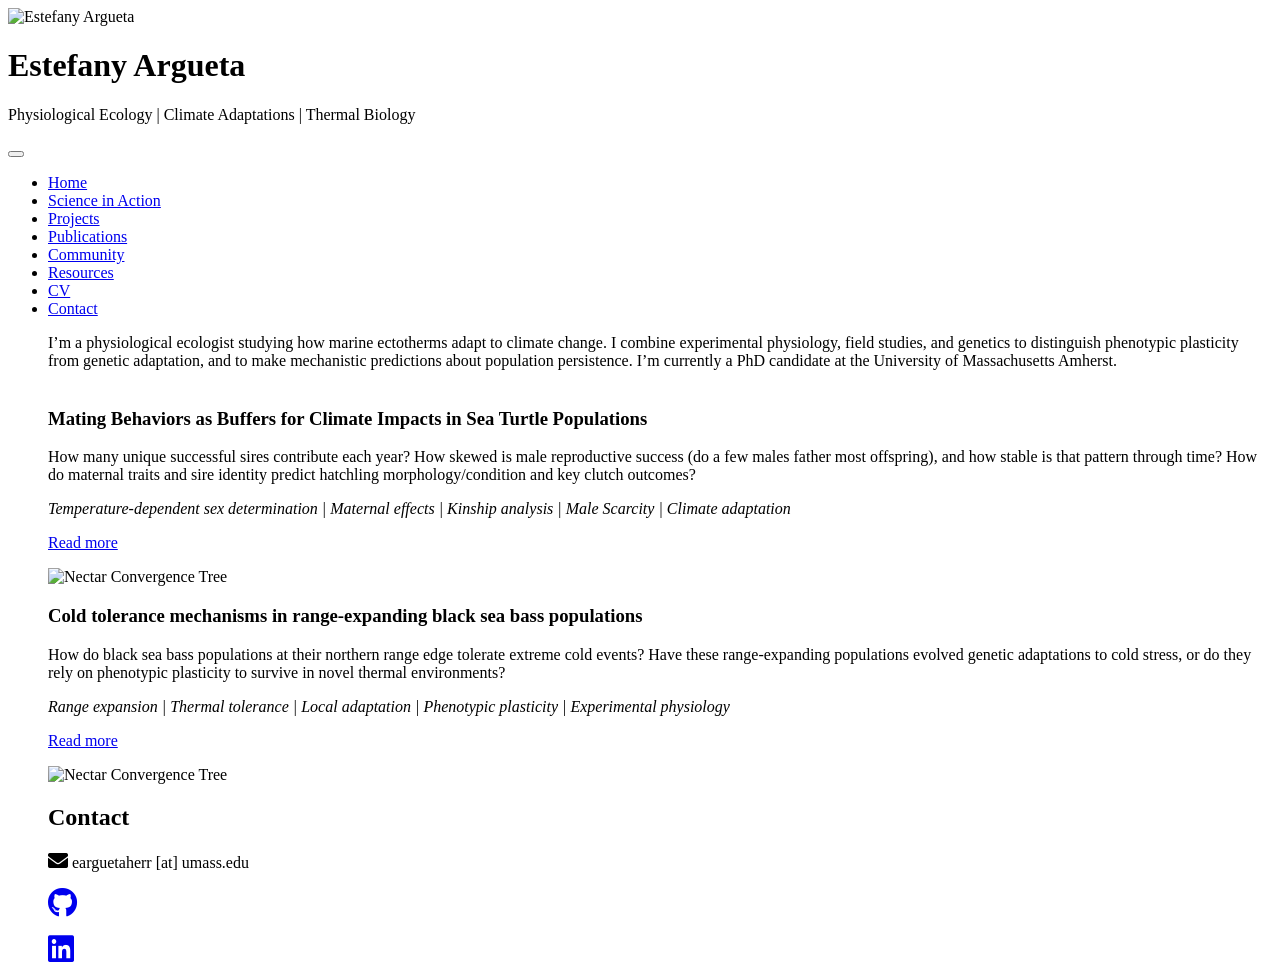
==== index.html @ 0f3ee32d "adding gallery to index, need to fix layout still" ====
<!DOCTYPE html>
<html lang="en">
<head>
	<meta name="google-site-verification" content="UKu_yBdvOUnfYUJaUZG8odiEMtFlPAic0Z-0IfMCpdM" />
	<meta charset="utf-8">
	<meta name="viewport"    content="width=device-width, initial-scale=1.0">
	<meta name="description" content="">
	
	<!-- ===== CUSTOMIZE: Update with your name ===== -->
	<title>Estefany Argueta | PhD Candidate</title>
	<!-- ===== END CUSTOMIZE ===== -->

	<link rel="icon" href="/images/main/hatchs.png" type="image/png">
	
	<!-- Bootstrap -->
	<link href="https://netdna.bootstrapcdn.com/bootstrap/3.0.0/css/bootstrap.no-icons.min.css" rel="stylesheet">
	<!-- Icons -->
	<link href="https://netdna.bootstrapcdn.com/font-awesome/4.0.3/css/font-awesome.css" rel="stylesheet">
	<!-- Fonts loaded via styles.css (Inter + Merriweather) -->
	<link rel="preconnect" href="https://fonts.googleapis.com">
	<link rel="preconnect" href="https://fonts.gstatic.com" crossorigin>
	<!-- Custom styles (cache-bust param to force reload after edits) -->
	<link rel="stylesheet" href="styles.css?v=2">

	<!-- [if lt IE 9]> <script src="assets/js/html5shiv.js"></script> <![endif] -->
</head>
<body class="home">

<header id="header">
	<div id="head" class="parallax" parallax-speed="2">
		<div class="container">
			<div class="row" style="align-items:center;">
								<div class="col-xs-12 col-sm-4 col-md-3 text-center">
										<!-- profile photo (wrapped for circular crop) -->
										<div class="profile-wrap">
											<img class="profile-photo" src="images/main/headshot.jpeg" alt="Estefany Argueta">
										</div>
								</div>
				<div class="col-xs-12 col-sm-8 col-md-7">
					<h1 class="title">Estefany Argueta</h1>
					<p class="tagline">Physiological Ecology | Climate Adaptations | Thermal Biology</p>
					<!-- CTAs removed: navigation contains CV and Projects links -->
				</div>
			</div>
		</div>
	</div>

	<nav class="navbar navbar-default navbar-sticky" role="navigation">
		<div class="container-fluid">
			
			<div class="navbar-header">
				<button type="button" class="navbar-toggle" data-toggle="collapse" data-target="#bs-example-navbar-collapse-1"> <span class="sr-only">Toggle navigation</span> <span class="icon-bar"></span> <span class="icon-bar"></span> <span class="icon-bar"></span> </button>
				<!-- <button type="button" class="navbar-toggle" data-toggle="collapse" data-target="#bs-example-navbar-collapse-1"> -->
			</div>		


			<div id="bs-example-navbar-collapse-1" class="navbar-collapse collapse">
			  <ul class="nav navbar-nav">
			    <li class="active"><a href="index.html">Home</a></li>
				<li><a href="science-in-action.html">Science in Action</a></li>
			    <li><a href="projects.html">Projects</a></li>
			    <li><a href="publications.html">Publications</a></li>
				    <li><a href="community.html">Community</a></li>
				    <li><a href="resources.html">Resources</a></li>
			    <li><a href="cv.html">CV</a></li>
				    <li><a href="contact.html">Contact</a></li>

<main id="main">

	<div class="container">
		
		<div class="row section topspace">
			<div class="col-md-12">
				<p style="margin-bottom:1cm;" class="lead text-center ">I’m a physiological ecologist studying how marine ectotherms adapt to climate change. I combine experimental physiology, field studies, and genetics to distinguish phenotypic plasticity from genetic adaptation, and to make mechanistic predictions about population persistence. I’m currently a PhD candidate at the University of Massachusetts Amherst.</p>
		</div> <!-- / section -->
		


		<d!-- ===== CUSTOMIZE: Update research projects below with your own work ===== -->
			<div class="row">
                
				<div class="col-xs-12 col-sm-6 col-md-5 col-md-offset-1 widget">
					<h3 class="text-center project-title">Mating Behaviors as Buffers for Climate Impacts in Sea Turtle Populations</h3>
					<p>How many unique successful sires contribute each year? How skewed is male reproductive success (do a few males father most offspring), and how stable is that pattern through time? How do maternal traits and sire identity predict hatchling morphology/condition and key clutch outcomes?
					<p class="keywords"><i>Temperature-dependent sex determination | Maternal effects | Kinship analysis | Male Scarcity | Climate adaptation</i></p>
                    
					<p class="text-center"><a href="projects.html#project1" class="btn btn-action">Read more</a></p>
                
					<span class="img">
						<img src="images/projects/turtle01.jpg" alt="Nectar Convergence Tree">
					</span>
				</div>

				<div class="col-xs-12 col-sm-6 col-md-5 widget">
					<h3 class="text-center project-title">Cold tolerance mechanisms in range-expanding black sea bass populations</h3>
					<p>How do black sea bass populations at their northern range edge tolerate extreme cold events? Have these range-expanding populations evolved genetic adaptations to cold stress, or do they rely on phenotypic plasticity to survive in novel thermal environments?</p>
                    

					<p class="keywords"><i>Range expansion | Thermal tolerance | Local adaptation | Phenotypic plasticity | Experimental physiology</i></p>

					<p class="text-center"><a href="projects.html#project2" class="btn btn-action">Read more</a></p>

					<span class="img">
						<img src="images/projects/male_BSB.jpg" alt="Nectar Convergence Tree">
					</span>
				</div>
				
				<!-- ===== END CUSTOMIZE RESEARCH SECTION ===== -->
			</div>
		</div> <!-- / section -->

	




		<!-- <div class="row section topspace">
			<div class="panel panel-cta"><div class="panel-body">
				<div class="col-lg-8">
					<p>A simple, nice-looking <b>call to action box</b>. Boxing is about respect. getting it for yourself, 
					and taking it away from the other guy. no, this is mount everest. </p>
				</div>
				<div class="col-lg-4 text-right">
					<a href="http://www.gettemplate.com/downloads/initio.zip " class="btn btn-primary btn-lg">Download template</a>
				</div>
			</div></div>
		</div> <!-- /section -->

		<div class="row section clients topspace">
			<link rel="stylesheet" href="https://use.fontawesome.com/releases/v5.6.1/css/all.css">

				<h2 class="section-title"><span>Contact</span></h2>
				<div class="container">
					<div class="row">
						<div class="col-md-4 col-md-offset-2 widget text-center">
							<!-- ===== CUSTOMIZE: Update with your email ===== -->
							<p><i class="fa fa-envelope" style='font-size:20px'></i>    earguetaherr [at] umass.edu</p>
						</div>

						<div class="col-md-2 widget text-center">
							<!-- ===== CUSTOMIZE: Update with your GitHub URL ===== -->
							<p><a href="https://github.com/estefany-argueta/"><i class="fab fa-github" style='font-size:30px'></i></a></p>
						</div>

						<div class="col-md-2 widget text-center">
							<!-- ===== CUSTOMIZE: Update with your LinkedIn URL ===== -->
							<p><a href="https://www.linkedin.com/in/estefany-argueta-3b7b52322/"><i class="fab fa-linkedin" style='font-size:30px'></i></a></p>
						</div>

					</div> <!-- /row of widgets -->
				</div>
				<!-- ===== END CUSTOMIZE CONTACT SECTION ===== --v> <!-- /row of widgets -->
				</div>
			</section>
		</div> <!-- /section -->

	</div>	<!-- /container -->

</main>



<!-- JavaScript libs are placed at the end of the document so the pages load faster -->
<script src="https://ajax.googleapis.com/ajax/libs/jquery/1.10.2/jquery.min.js"></script>
<script src="https://netdna.bootstrapcdn.com/bootstrap/3.0.0/js/bootstrap.min.js"></script>
<script src="assets/js/template.js"></script>

<script>
// Reload when the page is restored from back/forward cache (bfcache)
window.addEventListener('pageshow', function (event) {
  if (event.persisted) {
    window.location.reload();
  }
});
</script>
</body>
</html>
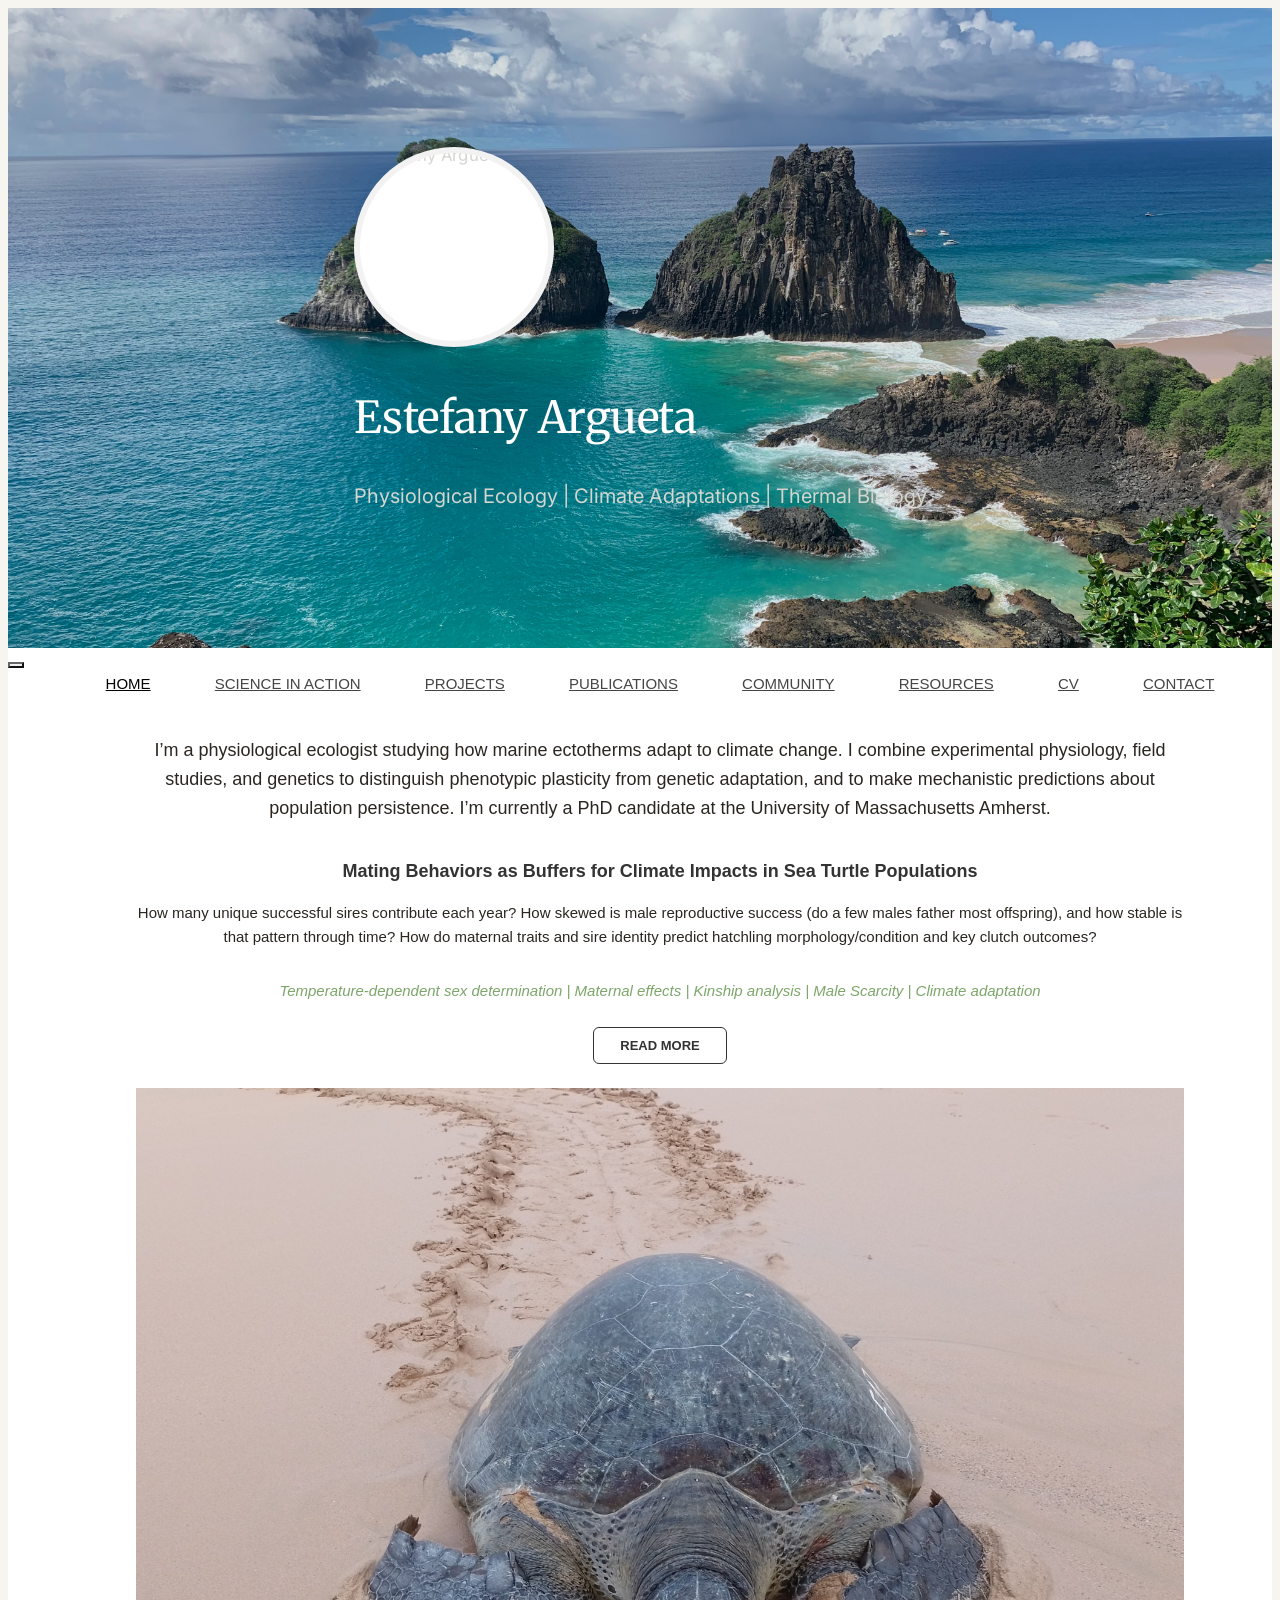
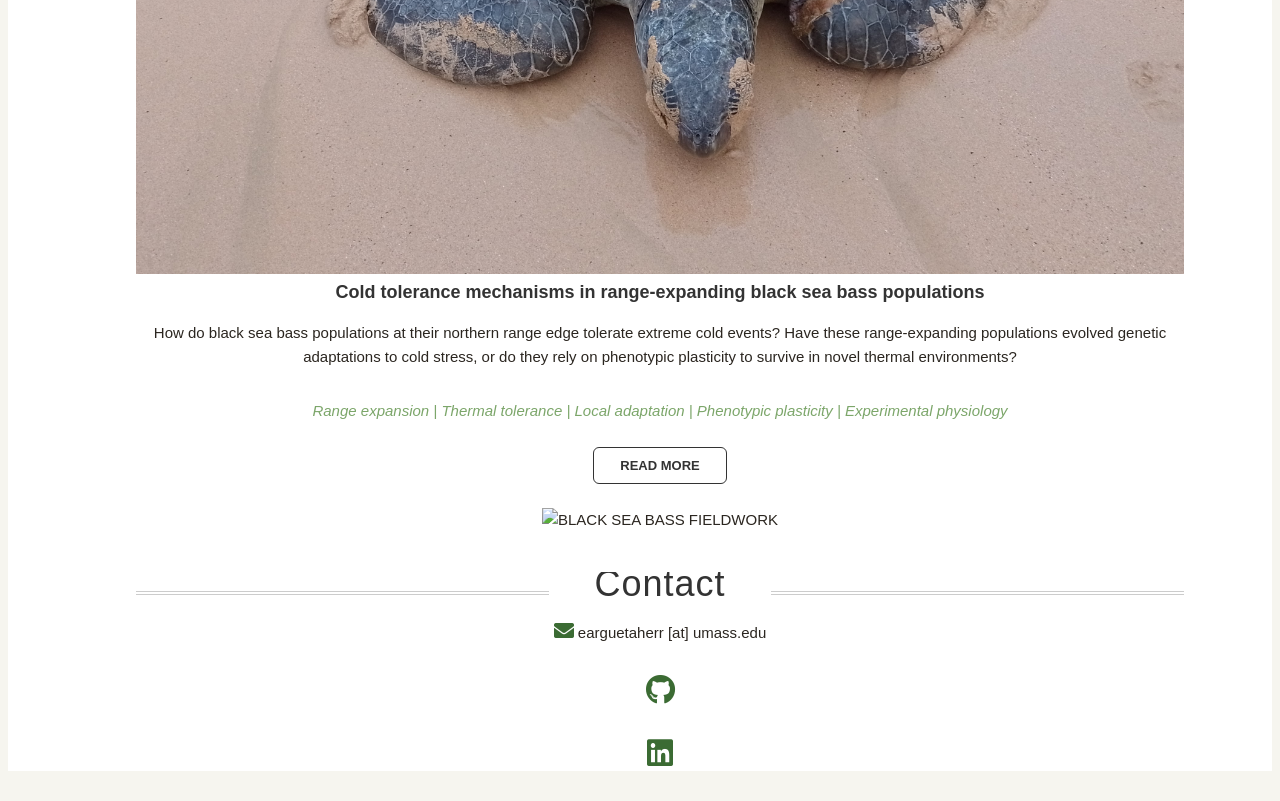
==== commit e4d04fb5: "changes to CV page, community and resources merge" ====
--- a/index.html
+++ b/index.html
@@ -10,7 +10,7 @@
 	<title>Estefany Argueta | PhD Candidate</title>
 	<!-- ===== END CUSTOMIZE ===== -->
 
-	<link rel="icon" href="/images/main/hatchs.png" type="image/png">
+	<link rel="icon" href="favicon.svg" type="image/svg+xml">
 	
 	<!-- Bootstrap -->
 	<link href="https://netdna.bootstrapcdn.com/bootstrap/3.0.0/css/bootstrap.no-icons.min.css" rel="stylesheet">
@@ -87,7 +87,7 @@
 					<p class="text-center"><a href="projects.html#project1" class="btn btn-action">Read more</a></p>
                 
 					<span class="img">
-						<img src="images/projects/turtle01.jpg" alt="Nectar Convergence Tree">
+						<img src="images/projects/FDN_turtle01.jpg" alt="Green turtle fieldwork">
 					</span>
 				</div>
 
@@ -101,7 +101,7 @@
 					<p class="text-center"><a href="projects.html#project2" class="btn btn-action">Read more</a></p>
 
 					<span class="img">
-						<img src="images/projects/male_BSB.jpg" alt="Nectar Convergence Tree">
+						<img src="images/projects/male_BSB.jpg" alt="Black sea bass fieldwork">
 					</span>
 				</div>
 				
--- a/styles.css
+++ b/styles.css
@@ -0,0 +1,1079 @@
+@import url('https://fonts.googleapis.com/css2?family=Inter:wght@300;400;600&family=Merriweather:wght@300;700&display=swap');
+
+:root {
+  --bg: #f6f5ef; /* warm neutral page background */
+  --surface: #ffffff; /* cards / panels */
+  --text: #2b2620; /* dark brown text */
+  --muted: #d5d6d1; /* muted gray */
+  --accent: #3b6b33; /* deep earthy green for links/buttons */
+  --accent-2: #7ca66a; /* lighter green accent */
+  --radius: 8px;
+  --container-max: 1100px;
+  --gap-lg: 1.5rem;
+  --gap-md: 1rem;
+  --transition-fast: 180ms;
+}
+
+html {
+  font-size: 100%;
+  box-sizing: border-box;
+}
+
+*, *:before, *:after { box-sizing: inherit; }
+
+body {
+  font-size: 15px;
+  font-size: 0.9375rem;
+  font-family: "Inter", "Helvetica Neue", Arial, sans-serif;
+  color: var(--text);
+  padding: 0;
+  background: var(--bg);
+  line-height: 1.6;
+  -webkit-font-smoothing:antialiased;
+  -moz-osx-font-smoothing:grayscale;
+}
+
+.container {
+  max-width: var(--container-max);
+  margin-left: auto;
+  margin-right: auto;
+  padding-left: 1rem;
+  padding-right: 1rem;
+}
+
+/* Icons: use accent color for Font Awesome icons */
+.fa, .fab, .fas {
+  color: var(--accent);
+}
+
+/* Keywords used in project descriptions */
+.keywords {
+  color: var(--accent-2);
+  font-style: italic;
+}
+
+/* Profile photo - consistent sizing and gentle zoom/crop */
+.profile-photo {
+  width: 100%;
+  height: 100%;
+  object-fit: cover;
+  /* move focal point slightly upward to crop shoulders */
+  object-position: 50% 18%;
+  display: block;
+  transform: scale(1.12); /* gentle zoom */
+  transition: transform 200ms ease;
+}
+
+/* wrapper to ensure perfect circular crop and border */
+.profile-wrap {
+  width: 200px;
+  height: 200px;
+  border-radius: 50%;
+  overflow: hidden;
+  display: inline-block;
+  border: 6px solid rgba(43,38,32,0.06);
+  box-shadow: 0 4px 12px rgba(15,18,20,0.06);
+  background: var(--surface);
+}
+
+
+.topspace {
+  margin-top: 40px;
+}
+/*********************************************************************
+
+
+                            Navigation in header
+
+
+**********************************************************************/
+.navbar {
+  border-width: 1px 0;
+  -webkit-border-radius: 0;
+  -webkit-background-clip: padding-box;
+  -moz-border-radius: 0;
+  -moz-background-clip: padding;
+  border-radius: 0;
+  background-clip: padding-box;
+  width: 100%;
+}
+.navbar.stick {
+  position: fixed;
+  top: 0;
+  left: 0;
+  opacity: .85;
+}
+.navbar-collapse {
+  -webkit-border-radius: 0;
+  -webkit-background-clip: padding-box;
+  -moz-border-radius: 0;
+  -moz-background-clip: padding;
+  border-radius: 0;
+  background-clip: padding-box;
+  font-family: "Open sans", Helvetica, Arial, sans-serif;
+  font-weight: 300;
+  text-transform: uppercase;
+}
+.navbar-collapse .navbar-nav {
+  float: none;
+  margin: 0 auto;
+  text-align: center;
+}
+.navbar-collapse .navbar-nav > li {
+  float: none;
+  display: inline-block;
+}
+.navbar-collapse .navbar-nav > li > a {
+  padding: 20px 30px;
+}
+.dropdown ul.dropdown-menu {
+  top: 85%;
+  text-align: left;
+}
+.dropdown ul.dropdown-menu > li > a {
+  padding: 5px 30px;
+}
+.navbar-default {
+  background-color: #ffffff;
+  border-color: #cccccc;
+}
+.navbar-default .navbar-nav > li > a {
+  color: #454545;
+}
+.navbar-default .navbar-nav > li > a:hover,
+.navbar-default .navbar-nav > li > a:focus {
+  color: #000000;
+  background-color: #ffffff;
+}
+.navbar-default .navbar-nav > .active > a,
+.navbar-default .navbar-nav > .active > a:hover,
+.navbar-default .navbar-nav > .active > a:focus {
+  color: #000000;
+  background-color: #ffffff;
+}
+.navbar-default .dropdown ul.dropdown-menu > li > a {
+  color: #454545;
+}
+.navbar-default .dropdown ul.dropdown-menu > li > a:hover {
+  background-color: #eeeeee;
+  color: #000000;
+}
+.navbar-default .navbar-toggle {
+  border-color: #666666;
+}
+.navbar-default .navbar-toggle:hover,
+.navbar-default .navbar-toggle:focus {
+  background-color: #ffffff;
+}
+.navbar-default .navbar-toggle .icon-bar {
+  background-color: #333333;
+}
+.navbar-default .navbar-collapse,
+.navbar-default .navbar-form {
+  border-color: #cccccc;
+}
+.navbar-default .navbar-nav > .open > a,
+.navbar-default .navbar-nav > .open > a:hover,
+.navbar-default .navbar-nav > .open > a:focus {
+  background-color: #ffffff;
+  color: #000000;
+}
+/****************************************************************************************
+
+
+                                     Sidebar special Nav
+
+
+*****************************************************************************************/
+.nav-side {
+  font-size: 24px;
+  font-size: 1.5rem;
+  font-weight: 300;
+  margin-top: -0.37em;
+}
+.nav-side > li > a {
+  padding-top: 5px;
+  padding-bottom: 5px;
+  color: #f392b4;
+}
+.nav-side > li > a:hover {
+  color: #bd1550;
+  background: none;
+}
+.nav-side > li.active > a {
+  color: #bd1550;
+}
+/*********************************************************************
+
+
+                                TYPOGRAPHY
+
+
+**********************************************************************/
+.about-bio {
+  margin: 1.5rem 0 2.5rem;
+  padding: 1.25rem 1.5rem;
+  background: #f6f5ef;
+  border: 1px solid rgba(43, 38, 32, 0.08);
+  border-radius: 8px;
+}
+
+.about-bio h3 {
+  margin-top: 0;
+}
+
+.about-bio p {
+  margin-bottom: 1rem;
+  line-height: 1.8;
+}
+
+.about-bio a {
+  text-decoration: underline;
+}
+
+.about-path {
+  margin: 0.5rem 0 1.25rem;
+  border: 1px solid rgba(43, 38, 32, 0.08);
+  background: rgba(255, 255, 255, 0.18);
+  border-radius: 6px;
+}
+
+.about-path summary {
+  cursor: pointer;
+  list-style: none;
+  font-weight: 600;
+  padding: 0.8rem 1rem;
+  color: var(--accent);
+}
+
+.about-path summary::-webkit-details-marker {
+  display: none;
+}
+
+.about-path-content {
+  padding: 0 1rem 0.5rem;
+}
+
+.about-path-content p:last-child {
+  margin-bottom: 0;
+}
+
+.pronunciation {
+  color: #5c6660;
+  font-style: italic;
+}
+
+.bio-contact {
+  margin-bottom: 0;
+}
+
+p {
+  line-height: 1.6em;
+  margin: 0 0 30px 0;
+}
+
+.info-panel,
+.resource-card {
+  display: block;
+  background: #f6f5ef;
+  border: 1px solid rgba(43, 38, 32, 0.08);
+  border-radius: 8px;
+  margin-bottom: 1rem;
+  overflow: hidden;
+  transition: all 0.2s ease;
+}
+
+.info-panel summary,
+.resource-card summary {
+  list-style: none;
+  cursor: pointer;
+  padding: 1rem 1.25rem;
+  font-weight: 600;
+  color: var(--text);
+  background: rgba(255, 255, 255, 0.2);
+}
+
+.info-panel summary::-webkit-details-marker,
+.resource-card summary::-webkit-details-marker {
+  display: none;
+}
+
+.info-panel[open] summary,
+.resource-card[open] summary {
+  border-bottom: 1px solid rgba(43, 38, 32, 0.08);
+}
+
+.details-content {
+  padding: 1rem 1.25rem 0.25rem;
+}
+
+.resource-grid {
+  display: grid;
+  grid-template-columns: repeat(auto-fit, minmax(240px, 1fr));
+  gap: 1rem;
+  margin-top: 1.5rem;
+}
+
+.resource-card {
+  min-height: 72px;
+}
+
+.resource-card[open] {
+  grid-column: 1 / -1;
+  min-height: 220px;
+}
+
+.resource-card .details-content {
+  padding-top: 0.75rem;
+}
+
+ul,
+ol {
+  line-height: 1.6em;
+  margin: 0 0 30px 0;
+}
+blockquote {
+  padding: 10px 20px;
+  margin: 0 0 30px;
+  border-left: 5px solid #eee;
+}
+h1,
+h2,
+h3,
+h4,
+h5,
+h6,
+.h1,
+.h2,
+.h3,
+.h4,
+.h5,
+.h6 {
+  font-family: "Open sans", Helvetica, Arial, sans-serif;
+  font-weight: 400;
+  color: #333333;
+}
+h1 {
+  font-size: 40px;
+  font-size: 2.5rem;
+}
+h2 {
+  font-size: 36px;
+  font-size: 2.25rem;
+}
+h3 {
+  font-size: 30px;
+  font-size: 1.875rem;
+}
+h4 {
+  font-size: 24px;
+  font-size: 1.5rem;
+}
+h5 {
+  font-size: 20px;
+  font-size: 1.25rem;
+}
+a {
+  color: var(--accent);
+}
+a:hover {
+  color: var(--accent-2);
+}
+.lead {
+  font-weight: 300;
+  font-size: 21px;
+  font-size: 1.125rem;
+}
+.text-msg {
+  line-height: 1.7em;
+  color: #b3b3b3;
+  font-weight: 300;
+  text-transform: capitalize;
+  margin-top: -0.23em;
+}
+.size-auto,
+.size-full,
+.size-large,
+.size-medium,
+.size-thumbnail {
+  max-width: 100%;
+  height: auto;
+}
+/*********************************************************************
+
+
+                                HEADER
+
+
+**********************************************************************/
+#head {
+  background: linear-gradient(rgba(10,16,22,0.15), rgba(10,16,22,0.05)), url("images/main/FDN_doisirmaos.jpg") no-repeat, var(--bg);
+  /* move focal point upward and ensure the image covers the area */
+  background-position: 50% 20%;
+  background-size: cover;
+  color: var(--muted);
+  min-height: 640px;
+  height: auto;
+  padding: 80px 0 80px 0;
+  display: flex;
+  align-items: center;
+  justify-content: center;
+}
+#head img.img-circle {
+  display: block;
+  width: 200px;
+  height: 200px;
+  overflow: hidden;
+  border: 15px solid rgba(0, 0, 0, 0.05);
+  margin: 0 auto;
+}
+#head .title {
+  font-family: Merriweather, Georgia, serif;
+  font-size: 45px;
+  font-size: 2.8125rem;
+  color: var(--surface);
+  letter-spacing: -0.01em;
+}
+#head .title a {
+  text-decoration: none;
+  color: #804545;
+}
+#head .tagline {
+  display: block;
+  font-size: 20px;
+  font-size: 1.25rem;
+  line-height: 1.3em;
+  color: var(--muted);
+  margin: 6px 0 0;
+}
+#head .tagline b {
+  font-weight: normal;
+}
+#head .tagline a {
+  color: #fffdfd;
+}
+.home #head {
+  padding: 90px 0;
+}
+.home #head .title {
+  font-size: 60px;
+  font-size: 2.75rem;
+}
+.home #head .tagline {
+  font-size: 20px;
+  font-size: 1.25rem;
+  margin: 15px 0 0;
+}
+/*********************************************************************
+
+
+                                CONTENT
+
+
+**********************************************************************/
+img {
+  max-width: 100%;
+  height: auto; /* Ensures the image keeps its aspect ratio */
+}
+
+.project-image {
+    object-fit: contain !important; /* This ensures the image isn't stretched */
+}
+
+.project-image.large-image {
+    object-fit: cover !important; /* This will fill the container for larger images */
+}
+
+/* Add these utility classes for different aspect ratios */
+.aspect-1-1 { padding-bottom: 100%; }
+.aspect-4-3 { padding-bottom: 75%; }
+.aspect-16-9 { padding-bottom: 56.25%; }
+
+.btn {
+  font-size: 13px;
+  font-size: 0.8125rem;
+  text-decoration: none;
+  text-transform: uppercase;
+  font-family: "Helvetica Neue", Helvetica, Arial, sans-serif;
+  color: #333;
+  -webkit-border-radius: 0px;
+  -webkit-background-clip: padding-box;
+  -moz-border-radius: 0px;
+  -moz-background-clip: padding;
+  border-radius: 6px;
+  background-clip: padding-box;
+  -webkit-transition-property: all;
+  -moz-transition-property: all;
+  -o-transition-property: all;
+  -ms-transition-property: all;
+  transition-property: all;
+  -webkit-transition-duration: 0.2s;
+  -moz-transition-duration: 0.2s;
+  -o-transition-duration: 0.2s;
+  transition-duration: 0.2s;
+  border: 0 none;
+  padding: 10px 26px;
+  text-shadow: 0 1px 0px #780d33;
+}
+.btn-primary {
+  color: #fff;
+  background-color: #bd1550;
+}
+.btn-primary:hover,
+.btn-primary:focus,
+.btn-primary:active,
+.btn-primary.active {
+  color: #fff;
+  background-color: #e61f65;
+}
+.btn-action {
+  font-weight: bold;
+  background: transparent!important;
+  border: 1px solid #333;
+  text-shadow: none;
+}
+.btn-action:hover,
+.btn-action:focus,
+.btn-action:active,
+.btn-action.active {
+  color: #bd1550;
+  border-color: #bd1550;
+}
+.btn-lg {
+  padding: 15px 60px;
+  font-size: 12px;
+  line-height: 1.33;
+  font-weight: bold;
+}
+.panel-cta {
+  box-shadow: 0 8px 24px rgba(15,23,35,0.06);
+  background: var(--surface);
+  -webkit-border-radius: 0;
+  -webkit-background-clip: padding-box;
+  -moz-border-radius: 0;
+  -moz-background-clip: padding;
+  border-radius: 0;
+  background-clip: padding-box;
+}
+.panel-cta p,
+.panel-cta h3,
+.panel-cta h4,
+.panel-cta h5,
+.panel-cta h6 {
+  margin: 0;
+}
+.panel-cta .panel-body {
+  padding: 35px;
+}
+/* Section - Featured */
+.featured {
+  font-size: 13px;
+  font-size: 0.8125rem;
+}
+.featured h3 {
+  font-weight: bold;
+  font-family: "Helvetica Neue", Helvetica, Arial, sans-serif;
+  font-size: 18px;
+/*  font-size: 1.5rem;*/
+  line-height: 1.4em;
+  vertical-align: middle;
+  margin: 0 0 25px 0;
+}
+/* Section - Recent works */
+.thumbnails {
+  padding: 0;
+}
+.thumbnails li {
+  margin-bottom: 30px;
+}
+.thumbnails .details {
+  display: block;
+  text-align: center;
+  font-size: 12px;
+  font-size: 0.75rem;
+}
+.thumbnail {
+  display: block;
+  -webkit-border-radius: 0;
+  -webkit-background-clip: padding-box;
+  -moz-border-radius: 0;
+  -moz-background-clip: padding;
+  border-radius: 0;
+  background-clip: padding-box;
+  border: 0 none;
+  margin-bottom: 10px;
+  padding: 0;
+  text-align: center;
+  text-decoration: none;
+  color: #333;
+}
+.thumbnail .img {
+  display: block;
+  height: 0;
+  width: 90%;
+  overflow: hidden;
+  margin: 0 0 30px;
+  padding-bottom: 70%; 
+  object-fit: contain;
+}
+
+.thumbnail .title {
+  margin: 0 2em;
+  display: block;
+  text-indent: 0;
+}
+.thumbnail .cover {
+  position: absolute;
+  display: block;
+  opacity: 0;
+  width: 100%;
+  height: 180px;
+  background-color: rgba(255, 255, 255, 0.8);
+  -webkit-transition-property: all;
+  -moz-transition-property: all;
+  -o-transition-property: all;
+  -ms-transition-property: all;
+  transition-property: all;
+  -webkit-transition-duration: 550ms;
+  -moz-transition-duration: 550ms;
+  -o-transition-duration: 550ms;
+  transition-duration: 550ms;
+}
+.thumbnail .cover .more {
+  position: absolute;
+  bottom: 15px;
+  right: 0;
+  height: 32px;
+  line-height: 32px;
+  padding: 0 20px;
+  -webkit-border-radius: 1px 0 0 1px;
+  -webkit-background-clip: padding-box;
+  -moz-border-radius: 1px 0 0 1px;
+  -moz-background-clip: padding;
+  border-radius: 1px 0 0 1px;
+  background-clip: padding-box;
+  font-size: 12px;
+  font-size: 0.75rem;
+  text-transform: uppercase;
+  text-shadow: 0 1px 0px #780d33;
+  background: var(--accent);
+  color: white;
+}
+.thumbnail img {
+  width: 100%;
+  height: auto;
+  position: absolute;
+  top: 0;
+  left: 0;
+  display: block;
+  overflow: visible;
+  margin: 0 0 20px;
+  position: relative;
+}
+.thumbnail:hover {
+  color: #333;
+  text-decoration: none;
+}
+.thumbnail:hover img {
+  -webkit-filter: saturate(0%);
+  filter: saturate(0%);
+}
+.thumbnail:hover .cover {
+  opacity: 1;
+}
+/* pagination */
+.pagination > li > a {
+  color: #808080;
+  border: 0 none;
+  font-size: 20px;
+  font-size: 1.25rem;
+  font-family: Georgia, serif;
+}
+.pagination > li > a:hover {
+  color: #000000;
+  background: none;
+}
+.pagination > li.active > a {
+  color: #333333;
+  background: none;
+}
+.pagination > li.active > a:hover {
+  color: #000000;
+  background: none;
+}
+/*********************************************************************
+
+
+                                 BLOG
+
+
+**********************************************************************/
+.section-title,
+.entry-title {
+  display: block;
+  width: 100%;
+  overflow: hidden;
+  margin: 0px 0 25px;
+  text-align: center;
+  font-weight: 300;
+  text-transform: none;
+  font-size: 16px;
+  font-size: 2.25rem;
+  letter-spacing: 1px;
+}
+.section-title a,
+.entry-title a {
+  color: #333333;
+}
+.section-title span,
+.entry-title span {
+  display: inline-block;
+  position: relative;
+}
+.section-title span:before,
+.entry-title span:before,
+.section-title span:after,
+.entry-title span:after {
+  content: "";
+  position: absolute;
+  height: 4px;
+  top: .53em;
+  width: 400%;
+  border-bottom: 1px solid #ccc;
+  border-top: 1px solid #ccc;
+}
+.section-title span:before,
+.entry-title span:before {
+  right: 100%;
+  margin-right: 45px;
+}
+.section-title span:after,
+.entry-title span:after {
+  left: 100%;
+  margin-left: 45px;
+}
+.entry-header .entry-meta {
+  text-align: center;
+  font-family: Georgia, serif;
+  font-size: 18px;
+  font-size: 1.125rem;
+  font-style: italic;
+  font-weight: normal;
+  color: #a5a5a5;
+  margin: 0 0 15px 0;
+}
+.entry-header .entry-meta a {
+  color: #a5a5a5;
+}
+.entry-content {
+  margin: 0 0 100px 0;
+}
+.entry-content h2 {
+  line-height: 1.2;
+  font-size: 30px;
+  font-size: 1.875rem;
+  padding-top: 20px;
+  margin-bottom: 20px;
+}
+.meta-nav,
+.more-link {
+  font-family: Georgia, serif;
+  font-style: italic;
+  font-weight: bold;
+  color: #666666;
+  text-decoration: none;
+}
+.meta-nav:hover,
+.more-link:hover {
+  color: #333333;
+  text-decoration: underline;
+}
+.more-link {
+  display: block;
+  width: 100%;
+  text-align: right;
+}
+/* Posts navigation - disabled to avoid overlapping content */
+#nav-below {
+  display: none;
+}
+footer.entry-meta {
+  border-top: 1px solid #ccc;
+  border-bottom: 1px solid #ccc;
+  margin: 0 0 35px 0;
+  padding: 2px 0;
+  color: #888888;
+  font-size: 12px;
+  font-size: 0.75rem;
+}
+footer.entry-meta a {
+  color: #333333;
+}
+footer.entry-meta .meta-in {
+  border-top: 1px solid #ccc;
+  border-bottom: 1px solid #ccc;
+  padding: 10px 0;
+}
+.page-header {
+  padding-bottom: 0;
+  margin: 0;
+  border-bottom: none;
+  text-align: left;
+}
+.page-header .page-title {
+  margin-top: 0;
+  margin-bottom: 30px;
+}
+/*********************************************************************
+
+
+                                COMMENTS
+
+
+**********************************************************************/
+#comments {
+  font-size: 13px;
+  font-size: 0.8125rem;
+}
+#comments .comments-title {
+  margin: 0 0 5px 0;
+}
+#comments .leave-comment {
+  display: block;
+  margin: 0 0 40px 0;
+}
+#comments ul,
+#comments ol {
+  margin: 0;
+  padding: 0;
+}
+#comments .comment {
+  margin: 0;
+  padding: 0;
+  list-style: none;
+  clear: both;
+}
+#comments .comments-title {
+  text-shadow: none;
+  margin-bottom: 0;
+}
+#comments .avatar {
+  float: left;
+  width: 70px;
+  height: 70px;
+  margin-bottom: 30px;
+  border: 5px solid #eeeeee;
+  -webkit-border-radius: 50%;
+  -webkit-background-clip: padding-box;
+  -moz-border-radius: 50%;
+  -moz-background-clip: padding;
+  border-radius: 50%;
+  background-clip: padding-box;
+}
+#comments .children {
+  margin: 0 0 0 90px;
+}
+#comments .comment-meta {
+  margin: 0 0 0 90px;
+}
+#comments .comment-meta a {
+  color: #333333;
+}
+#comments .comment-meta a:hover {
+  color: #bd1550;
+}
+#comments .comment-meta .author {
+  margin: 0 20px 0 0;
+  font-weight: bold;
+}
+#comments .comment-meta .date {
+  margin: 0 20px 0 0;
+}
+#comments .comment-meta .date a {
+  color: #666666;
+}
+#comments .comment-meta .reply {
+  float: right;
+}
+#comments .comment-body {
+  margin: 0 0 35px 90px;
+}
+.comment-navigation {
+  width: 100%;
+  border-top: 1px solid #ccc;
+  padding: 2px 0 0 0;
+}
+.comment-navigation .nav-content {
+  border-top: 1px solid #ccc;
+  width: 100%;
+  padding: 10px 0 0 0;
+}
+.comment-navigation .nav-previous {
+  float: left;
+  width: 50%;
+}
+.comment-navigation .nav-next {
+  float: right;
+  width: 50%;
+  text-align: right;
+}
+#respond {
+  margin: 55px 0 0 0;
+}
+/*********************************************************************
+
+
+                                FOOTER (Disabled)
+                 
+  Note: Footer HTML has been removed from pages.
+  These styles are kept for reference if you want to re-add a footer later.
+
+
+**********************************************************************/
+#footer {
+  background: #1b160f;
+  padding: 30px 0 0 0;
+  font-size: 12px;
+  color: #d6d0c6;
+}
+#footer a {
+  color: #cfc6b9;
+}
+#footer a:hover {
+  color: #fff;
+}
+#footer h3.widget-title {
+  font-size: 15px;
+  font-size: 0.9375rem;
+  text-transform: none;
+  color: #ccc;
+  margin: 0 0 20px;
+}
+#underfooter {
+  background: #191919;
+  padding: 15px 0;
+  color: #777;
+  font-size: 12px;
+}
+#underfooter a {
+  color: #ddd;
+}
+
+/* Projects page styles */
+.projects-section { padding-bottom: 64px; }
+.projects-intro { max-width: 700px; margin-bottom: 32px; }
+.section-kicker {
+  color: var(--accent);
+  font-size: 12px;
+  font-weight: 600;
+  letter-spacing: 0.14em;
+  margin-bottom: 8px;
+  text-transform: uppercase;
+}
+.projects-intro h2 { margin: 0 0 10px; }
+.projects-intro > p:last-child { color: #665e55; font-size: 17px; margin: 0; }
+.projects-grid {
+  display: grid;
+  grid-template-columns: 1fr;
+  gap: 28px;
+  align-items: start;
+}
+.project-card {
+  border-top: 4px solid var(--accent-2);
+  padding: 24px;
+  background: var(--surface);
+  box-shadow: 0 10px 28px rgba(43,38,32,0.07);
+  transition: transform var(--transition-fast) ease, box-shadow var(--transition-fast) ease;
+}
+.project-card:hover { transform: translateY(-3px); box-shadow: 0 14px 32px rgba(43,38,32,0.11); }
+.project-card--featured { border-top-color: var(--accent); }
+.project-card h3 {
+  margin: 0 0 16px;
+  font-family: "Merriweather", Georgia, serif;
+  font-size: 22px;
+  line-height: 1.35;
+}
+.project-meta {
+  display: flex;
+  flex-wrap: wrap;
+  gap: 6px 16px;
+  padding: 12px 0;
+  border-top: 1px solid #e7e5df;
+  border-bottom: 1px solid #e7e5df;
+  color: #665e55;
+  font-size: 13px;
+  line-height: 1.5;
+}
+.project-body p { margin-bottom: 14px; }
+details.project-details { margin-top: 20px; }
+details.project-details summary {
+  cursor: pointer;
+  color: var(--accent);
+  font-weight: 600;
+  padding: 12px 0;
+  list-style: none;
+}
+details.project-details summary::-webkit-details-marker { display: none; }
+details.project-details summary::before { content: "+"; display: inline-block; width: 24px; font-size: 18px; font-weight: 400; }
+details.project-details[open] summary::before { content: "-"; }
+.project-gallery {
+  display: grid;
+  grid-template-columns: repeat(2, minmax(0, 1fr));
+  gap: 10px;
+  margin-top: 18px;
+}
+.project-gallery img { width: 100%; height: 150px; border-radius: 4px; object-fit: cover; }
+@media (max-width: 600px) {
+  .projects-section { padding-bottom: 40px; }
+  .projects-grid { grid-template-columns: 1fr; gap: 20px; }
+  .project-card--featured { grid-column: auto; }
+  .project-card { padding: 20px; }
+  .project-gallery { grid-template-columns: 1fr; }
+  .project-gallery img { height: 180px; }
+}
+/* Max page width
+/////////////////////////////////////////////////////////////////////*/
+@media (min-width: 1200px) {
+  .container {
+    max-width: 1080px;
+  }
+}
+
+/*********************************************************************
+
+
+                                PUBLICATIONS
+
+
+**********************************************************************/
+.logo_cont {
+    display: flex;
+    align-items: center;
+    justify-content: center;
+    margin-right: 3px;
+    margin: 1px;
+    padding: 1px;
+}
+
+#navlogo_cont {
+    display: flex;
+    align-items: center;
+    justify-content: center;
+}
+
+#navlogo {
+    width: 20px; /* Adjust width as needed */
+    height: 20px; /* Adjust height as needed */
+}
+
+/* Override any accidental ALL CAPS */
+p { text-transform: none !important; }
+
+/* Project titles (only) */
+h3.project-title {
+  font-size: 18px;
+  font-weight: 600;
+  text-transform: none;
+  line-height: 1.25;
+  margin-top: 0;
+}
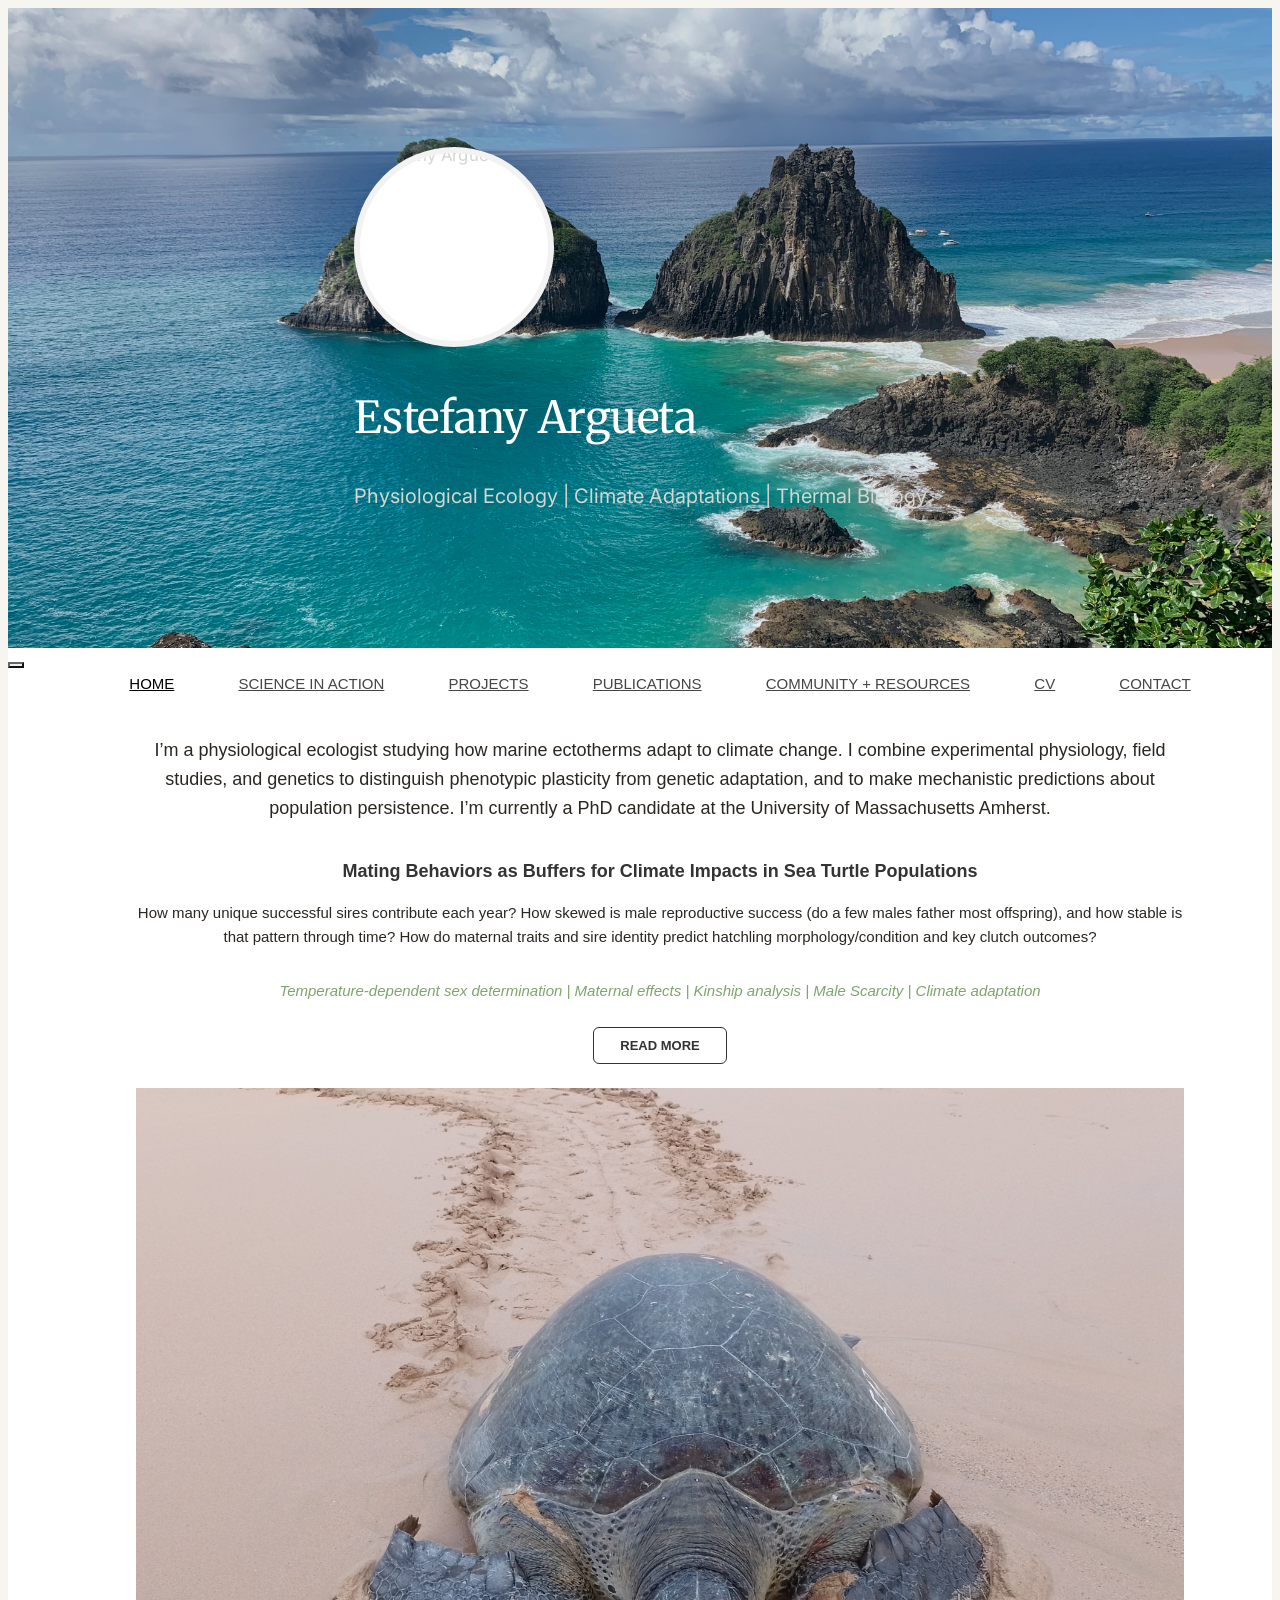
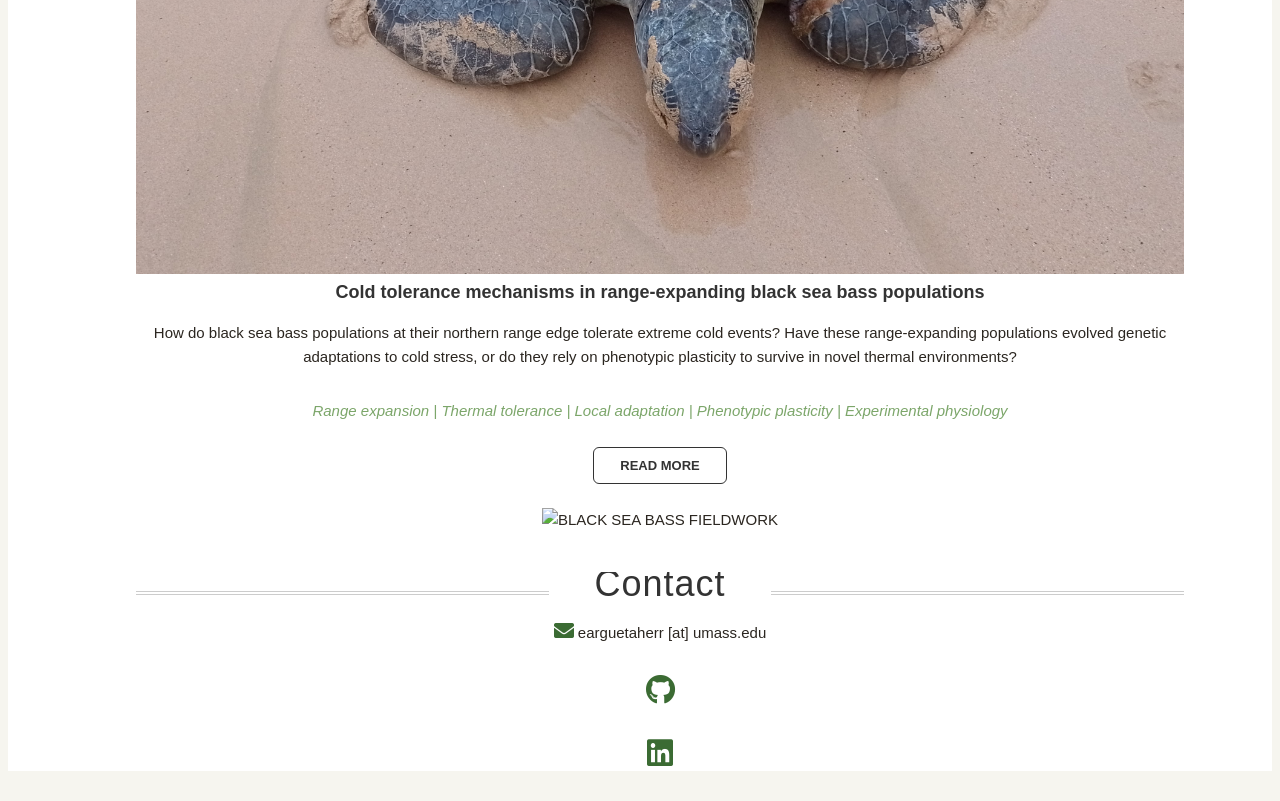
==== commit e804d6f0: "final edits? maybe" ====
--- a/index.html
+++ b/index.html
@@ -60,8 +60,7 @@
 				<li><a href="science-in-action.html">Science in Action</a></li>
 			    <li><a href="projects.html">Projects</a></li>
 			    <li><a href="publications.html">Publications</a></li>
-				    <li><a href="community.html">Community</a></li>
-				    <li><a href="resources.html">Resources</a></li>
+				    <li><a href="community.html">Community + Resources</a></li>
 			    <li><a href="cv.html">CV</a></li>
 				    <li><a href="contact.html">Contact</a></li>
 
@@ -76,7 +75,7 @@
 		
 
 
-		<d!-- ===== CUSTOMIZE: Update research projects below with your own work ===== -->
+		<!-- ===== CUSTOMIZE: Update research projects below with your own work ===== -->
 			<div class="row">
                 
 				<div class="col-xs-12 col-sm-6 col-md-5 col-md-offset-1 widget">
@@ -149,7 +148,7 @@
 
 					</div> <!-- /row of widgets -->
 				</div>
-				<!-- ===== END CUSTOMIZE CONTACT SECTION ===== --v> <!-- /row of widgets -->
+				<!-- ===== END CUSTOMIZE CONTACT SECTION ===== -->
 				</div>
 			</section>
 		</div> <!-- /section -->
--- a/styles.css
+++ b/styles.css
@@ -961,7 +961,32 @@
 
 /* Projects page styles */
 .projects-section { padding-bottom: 64px; }
-.projects-intro { max-width: 700px; margin-bottom: 32px; }
+.projects-intro {
+  display: grid;
+  grid-template-columns: minmax(0, 1fr) minmax(260px, 0.8fr);
+  gap: 32px;
+  align-items: center;
+  min-height: 190px;
+  margin-bottom: 32px;
+  padding: 24px 28px;
+  background: var(--surface);
+  border-left: 4px solid var(--accent);
+  box-shadow: 0 10px 28px rgba(43,38,32,0.07);
+}
+.projects-intro-copy { min-width: 0; }
+.projects-intro-art {
+  display: flex;
+  align-items: center;
+  justify-content: center;
+  min-height: 140px;
+  opacity: 0.72;
+}
+.projects-intro-art img {
+  display: block;
+  width: 100%;
+  max-height: 180px;
+  object-fit: contain;
+}
 .section-kicker {
   color: var(--accent);
   font-size: 12px;
@@ -1018,18 +1043,31 @@
 details.project-details[open] summary::before { content: "-"; }
 .project-gallery {
   display: grid;
-  grid-template-columns: repeat(2, minmax(0, 1fr));
-  gap: 10px;
+  grid-template-columns: repeat(3, minmax(0, 1fr));
+  gap: 14px;
   margin-top: 18px;
 }
-.project-gallery img { width: 100%; height: 150px; border-radius: 4px; object-fit: cover; }
+.project-gallery img {
+  width: 100%;
+  height: 220px;
+  border-radius: 4px;
+  object-fit: cover;
+}
 @media (max-width: 600px) {
   .projects-section { padding-bottom: 40px; }
   .projects-grid { grid-template-columns: 1fr; gap: 20px; }
+  .projects-intro {
+    grid-template-columns: 1fr;
+    gap: 12px;
+    min-height: 0;
+    padding: 20px;
+  }
+  .projects-intro-art { min-height: 0; }
+  .projects-intro-art img { max-height: 130px; }
   .project-card--featured { grid-column: auto; }
   .project-card { padding: 20px; }
   .project-gallery { grid-template-columns: 1fr; }
-  .project-gallery img { height: 180px; }
+  .project-gallery img { height: 240px; }
 }
 /* Max page width
 /////////////////////////////////////////////////////////////////////*/
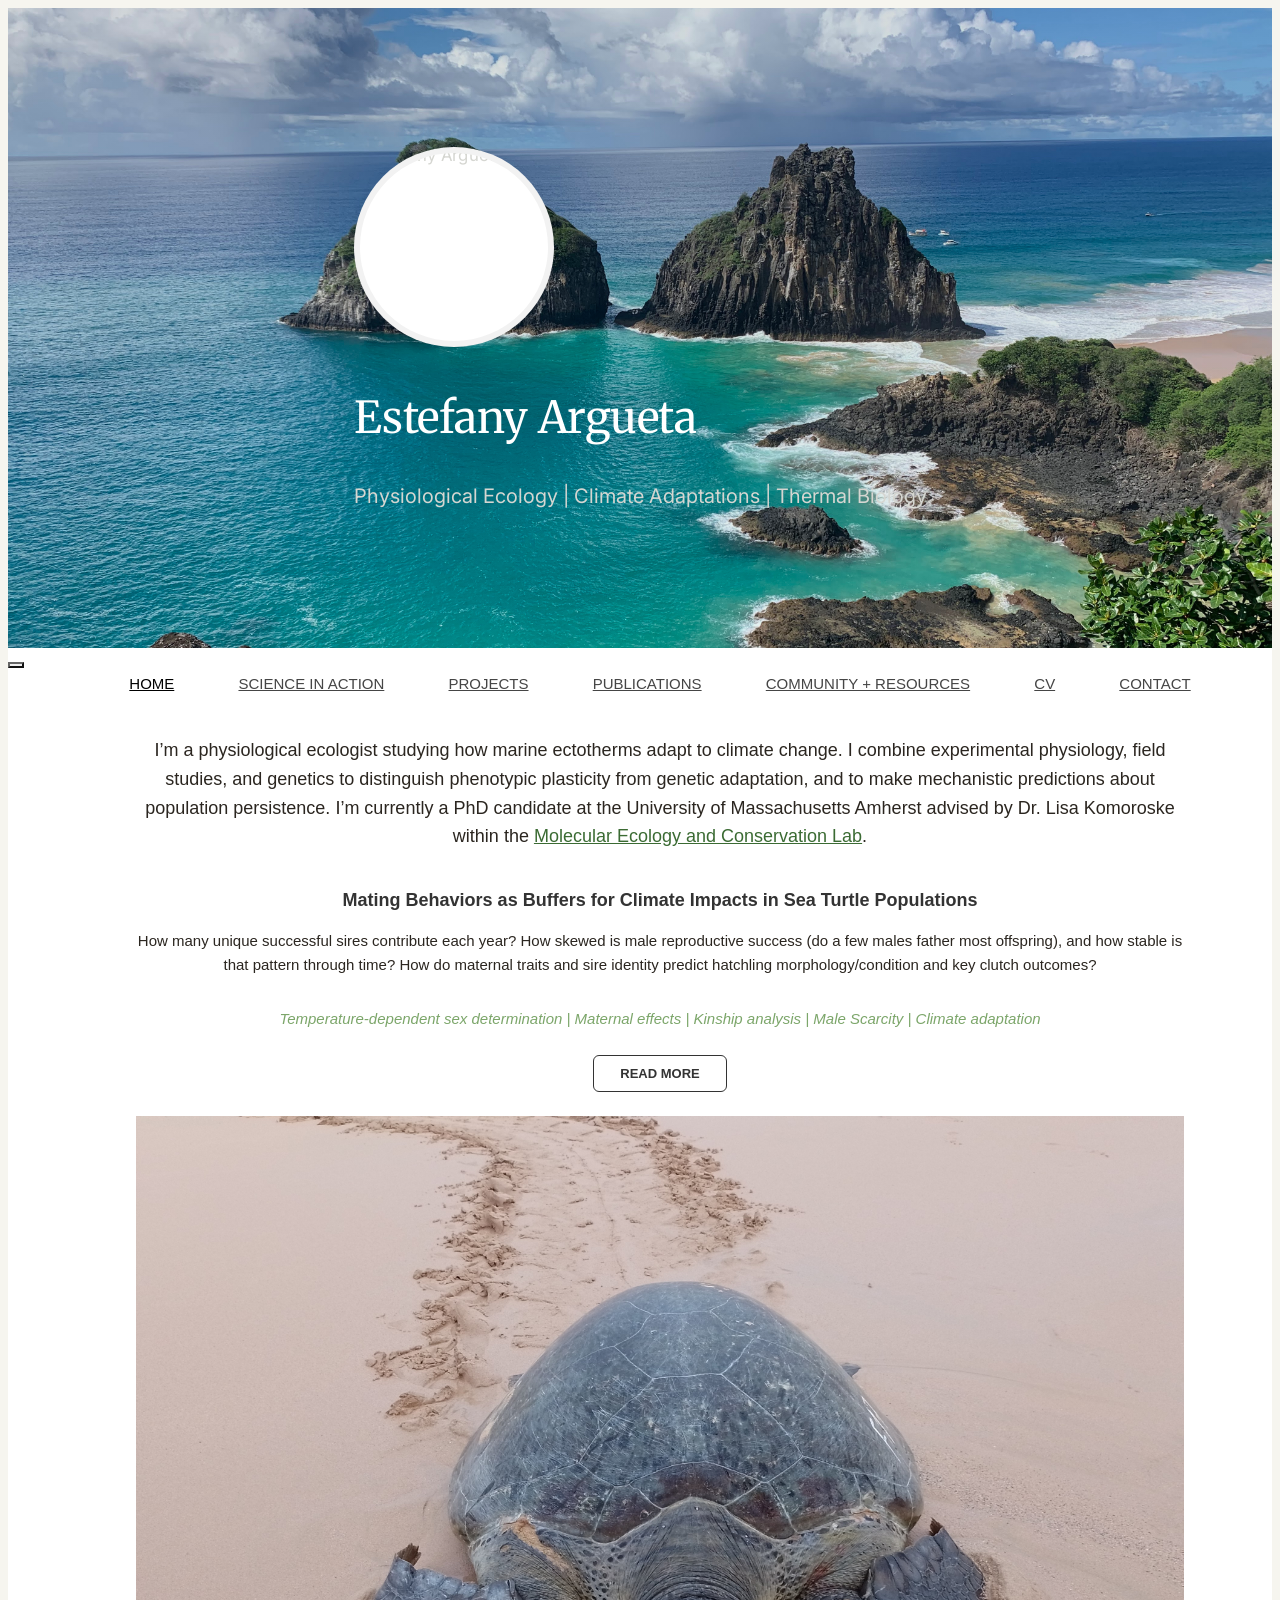
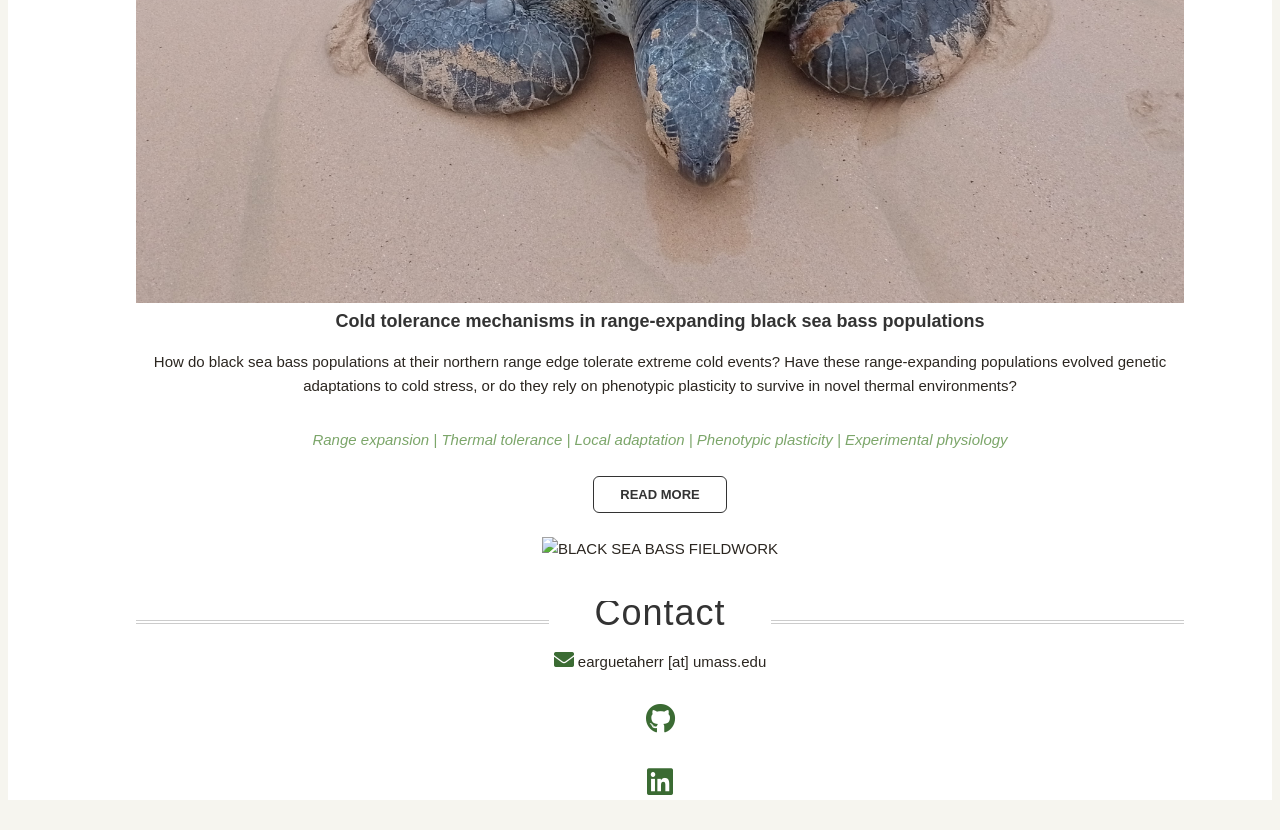
==== commit a70abe34: "latest updates - small tweaks" ====
--- a/index.html
+++ b/index.html
@@ -10,7 +10,7 @@
 	<title>Estefany Argueta | PhD Candidate</title>
 	<!-- ===== END CUSTOMIZE ===== -->
 
-	<link rel="icon" href="favicon.svg" type="image/svg+xml">
+	<link rel="icon" href="images/favicon.svg" type="image/svg+xml">
 	
 	<!-- Bootstrap -->
 	<link href="https://netdna.bootstrapcdn.com/bootstrap/3.0.0/css/bootstrap.no-icons.min.css" rel="stylesheet">
@@ -70,7 +70,7 @@
 		
 		<div class="row section topspace">
 			<div class="col-md-12">
-				<p style="margin-bottom:1cm;" class="lead text-center ">I’m a physiological ecologist studying how marine ectotherms adapt to climate change. I combine experimental physiology, field studies, and genetics to distinguish phenotypic plasticity from genetic adaptation, and to make mechanistic predictions about population persistence. I’m currently a PhD candidate at the University of Massachusetts Amherst.</p>
+				<p style="margin-bottom:1cm;" class="lead text-center ">I’m a physiological ecologist studying how marine ectotherms adapt to climate change. I combine experimental physiology, field studies, and genetics to distinguish phenotypic plasticity from genetic adaptation, and to make mechanistic predictions about population persistence. I’m currently a PhD candidate at the University of Massachusetts Amherst advised by Dr. Lisa Komoroske within the <a href="https://lmkomoroske.com/">Molecular Ecology and Conservation Lab</a>.</p>
 		</div> <!-- / section -->
 		
 
